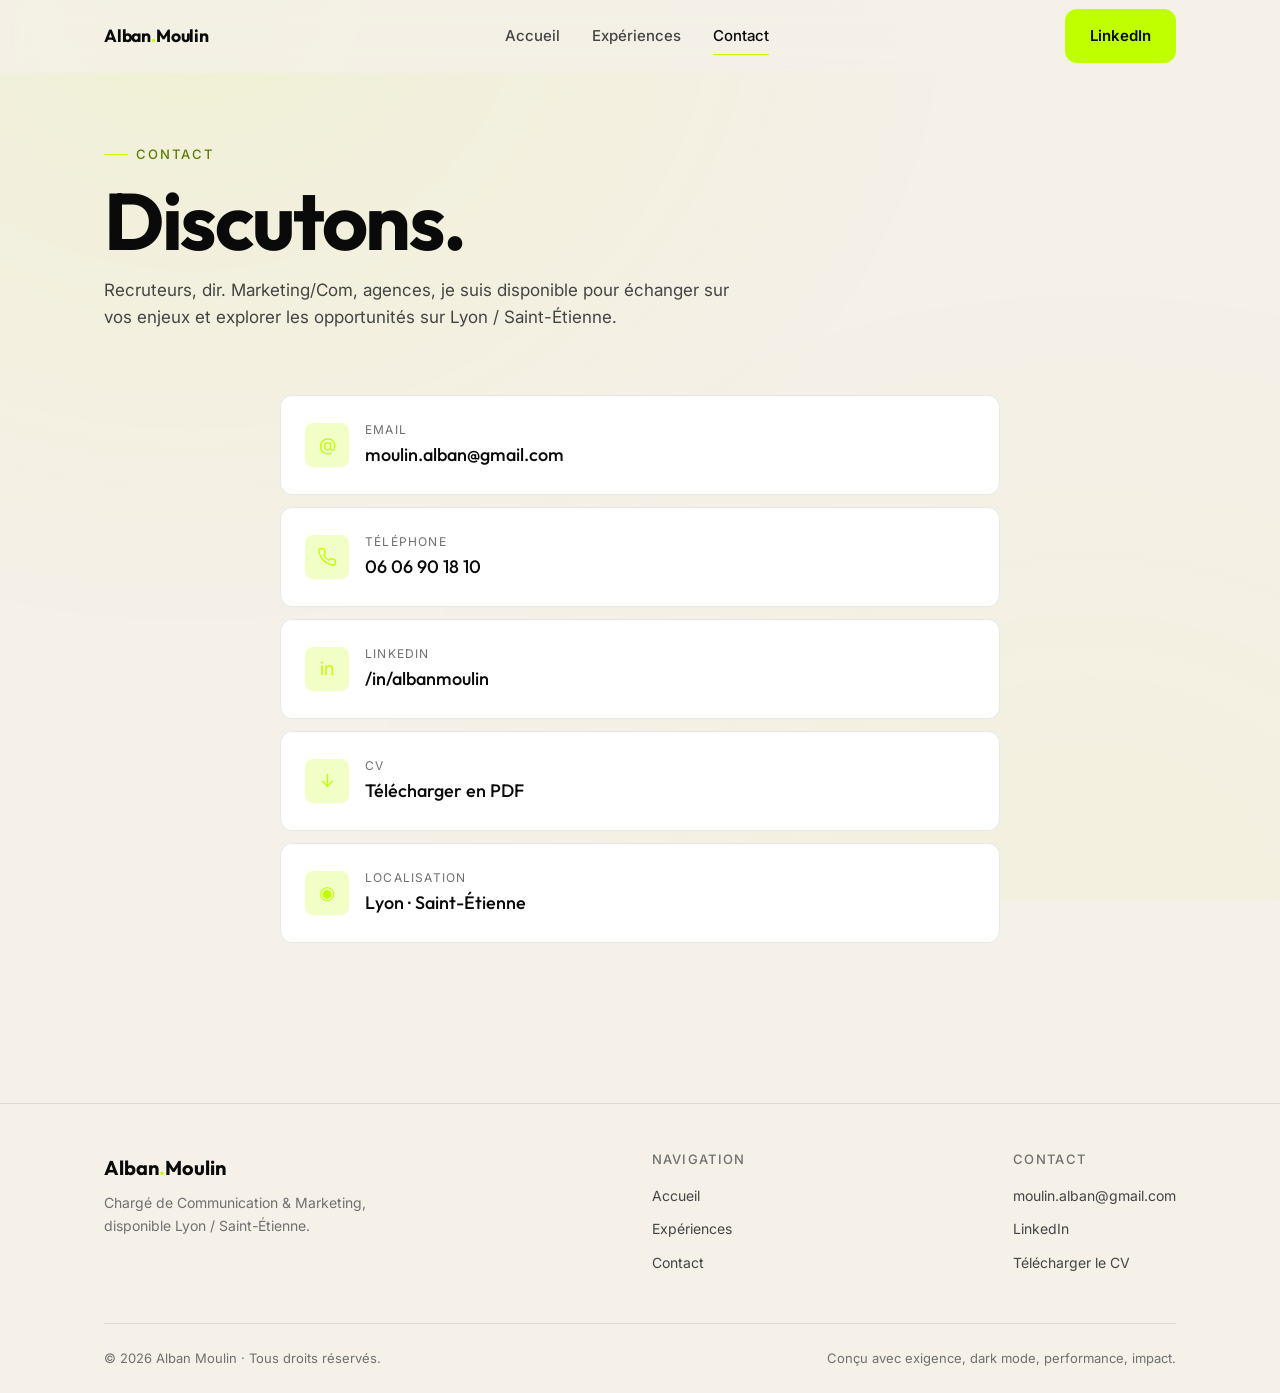
==== contact.html @ e0658177 "Theme: switch from dark mode + blue to cream (#F5F0E8) + lime (#BFFF00) - Root tokens: backgrounds b" ====
<!DOCTYPE html>
<html lang="fr">
<head>
  <meta charset="UTF-8" />
  <meta name="viewport" content="width=device-width, initial-scale=1.0" />
  <meta name="theme-color" content="#F5F0E8" />
  <title>Contact, Alban Moulin</title>
  <meta name="description" content="Contactez Alban Moulin, Chargé de Communication & Marketing. Disponible Lyon / Saint-Étienne." />

  <link rel="preconnect" href="https://fonts.googleapis.com" />
  <link rel="preconnect" href="https://fonts.gstatic.com" crossorigin />
  <link href="https://fonts.googleapis.com/css2?family=Inter:wght@400;500;600&family=Outfit:wght@400;500;600;700;800&display=swap" rel="stylesheet" />

  <link rel="stylesheet" href="css/style.css?v=20260531" />
</head>
<body>

  <header class="nav" role="banner">
    <div class="nav__inner">
      <a href="index.html" class="nav__brand">Alban<span>.</span>Moulin</a>
      <nav aria-label="Navigation principale">
        <ul class="nav__list">
          <li><a href="index.html" class="nav__link">Accueil</a></li>
          <li><a href="index.html#experiences" class="nav__link">Expériences</a></li>
          <li><a href="contact.html" class="nav__link is-active">Contact</a></li>
        </ul>
      </nav>
      <a href="https://www.linkedin.com/in/albanmoulin/" target="_blank" rel="noopener noreferrer" class="btn btn--primary nav__cta">LinkedIn</a>
      <button class="nav__burger" aria-label="Menu" aria-expanded="false">
        <span></span><span></span><span></span>
      </button>
    </div>
  </header>

  <div class="mobile-menu" aria-hidden="true">
    <ul>
      <li><a href="index.html">Accueil</a></li>
      <li><a href="index.html#experiences">Expériences</a></li>
      <li><a href="contact.html">Contact</a></li>
    </ul>
    <a href="https://www.linkedin.com/in/albanmoulin/" target="_blank" rel="noopener noreferrer" class="btn btn--primary">LinkedIn</a>
  </div>

  <main>

    <section class="contact-hero">
      <div class="container">
        <span class="section-label">Contact</span>
        <h1 class="exp-hero__title">Discutons.</h1>
        <p class="hero__intro" style="margin-top: 16px; max-width: 640px;">
          Recruteurs, dir. Marketing/Com, agences, je suis disponible pour échanger sur vos enjeux et explorer les opportunités sur Lyon / Saint-Étienne.
        </p>
      </div>
    </section>

    <section style="padding-top: 0;">
      <div class="container">
        <div class="contact-info fade-up" style="max-width: 720px; margin: 0 auto;">
          <a href="mailto:moulin.alban@gmail.com" class="contact-line">
            <span class="contact-line__icon" aria-hidden="true">@</span>
            <div>
              <div class="contact-line__label">Email</div>
              <div class="contact-line__value">moulin.alban@gmail.com</div>
            </div>
          </a>

          <a href="tel:+33606901810" class="contact-line">
            <span class="contact-line__icon" aria-hidden="true">
              <svg viewBox="0 0 24 24" width="20" height="20" fill="none" stroke="currentColor" stroke-width="1.7" stroke-linecap="round" stroke-linejoin="round">
                <path d="M22 16.92v3a2 2 0 0 1-2.18 2 19.79 19.79 0 0 1-8.63-3.07 19.5 19.5 0 0 1-6-6 19.79 19.79 0 0 1-3.07-8.67A2 2 0 0 1 4.11 2h3a2 2 0 0 1 2 1.72 12.84 12.84 0 0 0 .7 2.81 2 2 0 0 1-.45 2.11L8.09 9.91a16 16 0 0 0 6 6l1.27-1.27a2 2 0 0 1 2.11-.45 12.84 12.84 0 0 0 2.81.7A2 2 0 0 1 22 16.92z"/>
              </svg>
            </span>
            <div>
              <div class="contact-line__label">Téléphone</div>
              <div class="contact-line__value">06 06 90 18 10</div>
            </div>
          </a>

          <a href="https://www.linkedin.com/in/albanmoulin/" target="_blank" rel="noopener noreferrer" class="contact-line">
            <span class="contact-line__icon" aria-hidden="true">in</span>
            <div>
              <div class="contact-line__label">LinkedIn</div>
              <div class="contact-line__value">/in/albanmoulin</div>
            </div>
          </a>

          <a href="assets/img/cv.pdf?v=20260511" download class="contact-line">
            <span class="contact-line__icon" aria-hidden="true">↓</span>
            <div>
              <div class="contact-line__label">CV</div>
              <div class="contact-line__value">Télécharger en PDF</div>
            </div>
          </a>

          <div class="contact-line" style="cursor:default;">
            <span class="contact-line__icon" aria-hidden="true">◉</span>
            <div>
              <div class="contact-line__label">Localisation</div>
              <div class="contact-line__value">Lyon · Saint-Étienne</div>
            </div>
          </div>
        </div>
      </div>
    </section>

  </main>

  <footer class="footer">
    <div class="container">
      <div class="footer__inner">
        <div>
          <div class="footer__brand">Alban<span style="color:var(--color-primary)">.</span>Moulin</div>
          <p class="footer__tagline">Chargé de Communication &amp; Marketing, disponible Lyon / Saint-Étienne.</p>
        </div>
        <div class="footer__col">
          <h4>Navigation</h4>
          <ul>
            <li><a href="index.html">Accueil</a></li>
            <li><a href="index.html#experiences">Expériences</a></li>
            <li><a href="contact.html">Contact</a></li>
          </ul>
        </div>
        <div class="footer__col">
          <h4>Contact</h4>
          <ul>
            <li><a href="mailto:moulin.alban@gmail.com">moulin.alban@gmail.com</a></li>
            <li><a href="https://www.linkedin.com/in/albanmoulin/" target="_blank" rel="noopener noreferrer">LinkedIn</a></li>
            <li><a href="assets/img/cv.pdf?v=20260511" download>Télécharger le CV</a></li>
          </ul>
        </div>
      </div>
      <div class="footer__bottom">
        <span>© <span data-year>2026</span> Alban Moulin · Tous droits réservés.</span>
        <span>Conçu avec exigence, dark mode, performance, impact.</span>
      </div>
    </div>
  </footer>

  <script src="js/main.js"></script>
</body>
</html>
---- css/style.css ----
/* =========================================================
   Portfolio Alban Moulin — Design System
   Source de vérité : DESIGN_PORTFOLIO_ALBAN.md
   ========================================================= */

:root {
  /* Couleurs primaires (lime green accent) */
  --color-primary: #BFFF00;
  --color-primary-dark: #95C800;
  --color-primary-light: #D4FF66;

  /* Texte par défaut sur surface lime (pour lisibilité) */
  --color-on-primary: #0A0A0A;

  /* Fonds clairs (cream / beige) */
  --bg-app: #F5F0E8;
  --bg-surface: #FFFFFF;
  --bg-surface-alt: #FBF6EE;
  --bg-surface-hover: #ECE5DA;

  /* Bordures sur fond clair */
  --border-default: rgba(0, 0, 0, 0.09);
  --border-strong: rgba(0, 0, 0, 0.18);
  --border-accent: rgba(120, 160, 0, 0.55);

  /* Textes (sombre sur clair) */
  --text-primary: #0A0A0A;
  --text-secondary: #444444;
  --text-muted: #707070;
  --text-accent: #5E7C00;

  /* Accents */
  --accent-primary: #BFFF00;
  --accent-soft: rgba(191, 255, 0, 0.22);

  /* États */
  --success: #22C55E;
  --warning: #F59E0B;
  --info: #3B82F6;

  /* Spacing */
  --space-1: 4px;
  --space-2: 8px;
  --space-3: 12px;
  --space-4: 16px;
  --space-6: 24px;
  --space-8: 32px;
  --space-12: 48px;
  --space-16: 64px;
  --space-20: 80px;
  --space-24: 96px;

  /* Radius */
  --radius-sm: 8px;
  --radius-md: 12px;
  --radius-lg: 16px;
  --radius-xl: 24px;
  --radius-pill: 999px;

  /* Layout */
  --max-width: 1200px;
}

/* ---------- Reset ---------- */
*,
*::before,
*::after {
  box-sizing: border-box;
  margin: 0;
  padding: 0;
}

html {
  scroll-behavior: smooth;
  -webkit-font-smoothing: antialiased;
  -moz-osx-font-smoothing: grayscale;
}

body {
  font-family: 'Inter', system-ui, -apple-system, sans-serif;
  font-size: 16px;
  line-height: 1.6;
  color: var(--text-primary);
  background: var(--bg-app);
  overflow-x: hidden;
  min-height: 100vh;
}

/* Texture subtile (gradient radial très léger) sur fond app — sans glassmorphism */
body::before {
  content: "";
  position: fixed;
  inset: 0;
  pointer-events: none;
  background:
    radial-gradient(ellipse at 15% 0%, rgba(191, 255, 0, 0.08), transparent 50%),
    radial-gradient(ellipse at 85% 100%, rgba(191, 255, 0, 0.04), transparent 50%);
  z-index: -1;
}

img {
  max-width: 100%;
  display: block;
}

a {
  color: var(--text-primary);
  text-decoration: none;
  transition: color 0.2s ease;
}

a:hover {
  color: var(--color-primary);
}

button {
  font-family: inherit;
  cursor: pointer;
  border: none;
  background: none;
  color: inherit;
}

/* ---------- Typo ---------- */
h1, h2, h3, h4, h5, .display, .num {
  font-family: 'Outfit', 'Space Grotesk', system-ui, sans-serif;
  font-weight: 700;
  line-height: 1.1;
  letter-spacing: -0.02em;
  color: var(--text-primary);
}

h1 { font-size: clamp(2.5rem, 6vw, 4rem); }
h2 { font-size: clamp(2rem, 4.5vw, 3rem); }
h3 { font-size: clamp(1.4rem, 2.5vw, 1.75rem); }

.text-secondary { color: var(--text-secondary); }
.text-muted { color: var(--text-muted); }
.text-accent { color: var(--text-accent); }

/* ---------- Layout ---------- */
.container {
  width: 100%;
  max-width: var(--max-width);
  margin: 0 auto;
  padding: 0 24px;
}

@media (min-width: 768px) {
  .container { padding: 0 64px; }
}

section {
  padding: var(--space-16) 0;
}

@media (min-width: 768px) {
  section { padding: var(--space-24) 0; }
}

.section-label {
  display: inline-flex;
  align-items: center;
  gap: var(--space-2);
  font-size: 13px;
  font-weight: 500;
  color: var(--text-accent);
  text-transform: uppercase;
  letter-spacing: 0.15em;
  margin-bottom: var(--space-4);
}

.section-label::before {
  content: "";
  width: 24px;
  height: 1px;
  background: var(--color-primary);
}

/* ---------- Navigation ---------- */
.nav {
  position: sticky;
  top: 0;
  z-index: 100;
  width: 100%;
  background: rgba(245, 240, 232, 0.75);
  backdrop-filter: blur(12px);
  -webkit-backdrop-filter: blur(12px);
  border-bottom: 1px solid transparent;
  transition: border-color 0.3s ease, background 0.3s ease;
}

.nav.scrolled {
  border-bottom-color: var(--border-default);
  background: rgba(245, 240, 232, 0.95);
}

.nav__inner {
  display: flex;
  align-items: center;
  justify-content: space-between;
  height: 72px;
  max-width: var(--max-width);
  margin: 0 auto;
  padding: 0 24px;
}

@media (min-width: 768px) {
  .nav__inner { padding: 0 64px; }
}

.nav__brand {
  font-family: 'Outfit', sans-serif;
  font-weight: 700;
  font-size: 1.1rem;
  letter-spacing: -0.01em;
  color: var(--text-primary);
}

.nav__brand span {
  color: var(--color-primary);
}

.nav__list {
  display: none;
  list-style: none;
  gap: var(--space-8);
  align-items: center;
}

@media (min-width: 900px) {
  .nav__list { display: flex; }
}

.nav__link {
  font-size: 15px;
  font-weight: 500;
  color: var(--text-secondary);
  position: relative;
  padding: 6px 0;
  transition: color 0.2s ease;
}

.nav__link:hover,
.nav__link.is-active {
  color: var(--text-primary);
}

.nav__link.is-active::after {
  content: "";
  position: absolute;
  left: 0;
  bottom: -4px;
  width: 100%;
  height: 1px;
  background: var(--color-primary);
}

/* CTA bouton dans la nav */
.nav__cta {
  display: none;
}

@media (min-width: 900px) {
  .nav__cta {
    display: inline-flex;
  }
}

/* Burger */
.nav__burger {
  display: inline-flex;
  flex-direction: column;
  justify-content: center;
  align-items: center;
  width: 40px;
  height: 40px;
  gap: 5px;
  border-radius: var(--radius-sm);
  border: 1px solid var(--border-default);
}

.nav__burger span {
  display: block;
  width: 18px;
  height: 1.5px;
  background: var(--text-primary);
  transition: transform 0.25s ease, opacity 0.2s ease;
}

@media (min-width: 900px) {
  .nav__burger { display: none; }
}

.nav__burger.is-open span:nth-child(1) { transform: translateY(3.25px) rotate(45deg); }
.nav__burger.is-open span:nth-child(2) { opacity: 0; }
.nav__burger.is-open span:nth-child(3) { transform: translateY(-3.25px) rotate(-45deg); }

/* Mobile drawer */
.mobile-menu {
  position: fixed;
  inset: 72px 0 0 0;
  background: var(--bg-app);
  z-index: 90;
  padding: var(--space-12) 24px;
  transform: translateX(100%);
  transition: transform 0.3s ease;
  overflow-y: auto;
}

.mobile-menu.is-open {
  transform: translateX(0);
}

.mobile-menu ul {
  list-style: none;
  display: flex;
  flex-direction: column;
  gap: var(--space-2);
}

.mobile-menu a {
  display: block;
  font-family: 'Outfit', sans-serif;
  font-size: 1.75rem;
  font-weight: 600;
  padding: var(--space-3) 0;
  color: var(--text-primary);
  border-bottom: 1px solid var(--border-default);
}

.mobile-menu a:hover {
  color: var(--color-primary);
}

.mobile-menu .btn {
  margin-top: var(--space-8);
  width: 100%;
  justify-content: center;
}

/* ---------- Boutons ---------- */
.btn {
  display: inline-flex;
  align-items: center;
  justify-content: center;
  gap: var(--space-2);
  padding: 14px 24px;
  font-family: 'Inter', sans-serif;
  font-size: 15px;
  font-weight: 500;
  border-radius: var(--radius-md);
  transition: background 0.2s ease, color 0.2s ease, border-color 0.2s ease, transform 0.15s ease;
  white-space: nowrap;
  border: 1px solid transparent;
  letter-spacing: 0;
}

.btn:active { transform: translateY(1px); }

.btn--primary {
  background: var(--color-primary);
  color: var(--color-on-primary);
  font-weight: 600;
}

.btn--primary:hover {
  background: var(--color-primary-dark);
  color: var(--color-on-primary);
}

.btn--ghost {
  background: transparent;
  color: var(--text-primary);
  border-color: var(--border-strong);
}

.btn--ghost:hover {
  border-color: var(--color-primary);
  color: var(--color-primary);
  background: var(--accent-soft);
}

.btn--icon::after {
  content: "→";
  margin-left: 4px;
  transition: transform 0.2s ease;
}

.btn--icon:hover::after { transform: translateX(3px); }

.btn--lg {
  padding: 16px 28px;
  font-size: 16px;
}

/* ---------- Hero accueil ---------- */
.hero {
  position: relative;
  padding: var(--space-16) 0 var(--space-12);
  overflow: hidden;
}

@media (min-width: 768px) {
  .hero {
    padding: var(--space-20) 0 var(--space-16);
  }
}

.hero__inner {
  display: grid;
  grid-template-columns: 1fr;
  gap: var(--space-12);
  align-items: center;
}

@media (min-width: 900px) {
  .hero__inner {
    grid-template-columns: 1.4fr 1fr;
    gap: var(--space-20);
  }
}

.hero__eyebrow {
  display: inline-flex;
  align-items: center;
  gap: var(--space-2);
  padding: 6px 14px;
  font-size: 13px;
  font-weight: 500;
  color: var(--text-secondary);
  background: var(--bg-surface);
  border: 1px solid var(--border-default);
  border-radius: var(--radius-pill);
  margin-bottom: var(--space-6);
}

.hero__eyebrow::before {
  content: "";
  width: 6px;
  height: 6px;
  border-radius: 50%;
  background: var(--success);
  box-shadow: 0 0 0 4px rgba(34, 197, 94, 0.15);
}

.hero__title {
  font-size: clamp(3rem, 9vw, 6rem);
  font-weight: 700;
  line-height: 0.95;
  letter-spacing: -0.04em;
  margin-bottom: var(--space-6);
}

.hero__title-accent {
  display: inline-block;
  background: linear-gradient(180deg, var(--color-primary-light), var(--color-primary));
  -webkit-background-clip: text;
  background-clip: text;
  color: transparent;
}

.hero__role {
  font-family: 'Outfit', sans-serif;
  font-weight: 500;
  font-size: clamp(1.1rem, 2.2vw, 1.5rem);
  color: var(--text-secondary);
  margin-bottom: var(--space-8);
  line-height: 1.4;
}

.hero__role-divider {
  display: inline-block;
  margin: 0 10px;
  color: var(--color-primary);
}

.hero__intro {
  font-size: clamp(15px, 1.5vw, 17px);
  color: var(--text-secondary);
  max-width: 540px;
  margin-bottom: var(--space-8);
}

.hero__cta {
  display: flex;
  flex-wrap: wrap;
  gap: var(--space-3);
}

.hero__photo {
  position: relative;
  aspect-ratio: 4/5;
  max-width: 420px;
  margin: 0 auto;
  border-radius: var(--radius-xl);
  overflow: hidden;
  background: var(--bg-surface);
  border: 1px solid var(--border-default);
}

.hero__photo img {
  width: 100%;
  height: 100%;
  object-fit: cover;
  object-position: center 18%;
  transform: scale(1.12);
  transition: transform 0.5s ease;
}

.hero__photo:hover img {
  transform: scale(1.2);
}

.hero__photo::after {
  content: "";
  position: absolute;
  left: -2px;
  top: 24px;
  bottom: 24px;
  width: 3px;
  background: var(--color-primary);
  z-index: 2;
}

.hero__photo-tag {
  position: absolute;
  bottom: var(--space-4);
  left: var(--space-4);
  right: var(--space-4);
  display: flex;
  align-items: center;
  justify-content: space-between;
  z-index: 2;
  padding: 8px 14px;
  font-size: 13px;
  color: #fff;
  font-weight: 500;
  background: rgba(10, 10, 10, 0.6);
  backdrop-filter: blur(10px);
  -webkit-backdrop-filter: blur(10px);
  border-radius: var(--radius-pill);
  border: 1px solid rgba(255, 255, 255, 0.12);
}

.hero__photo-tag span {
  display: inline-flex;
  align-items: center;
  gap: 6px;
}

.hero__photo-tag span::before {
  content: "";
  width: 6px;
  height: 6px;
  border-radius: 50%;
  background: var(--color-primary);
}

/* ---------- Bandeau d'expérience actuelle ---------- */
.now-bar {
  display: flex;
  flex-direction: column;
  gap: var(--space-3);
  padding: var(--space-4) var(--space-6);
  background: var(--bg-surface);
  border: 1px solid var(--border-default);
  border-radius: var(--radius-md);
  margin-top: var(--space-8);
  font-size: 14px;
  color: var(--text-secondary);
}

.now-bar__row {
  display: flex;
  align-items: center;
  gap: var(--space-3);
  flex-wrap: wrap;
}

.now-bar__row--alt {
  padding-top: var(--space-3);
  border-top: 1px solid var(--border-default);
}

.now-bar strong {
  color: var(--text-primary);
  font-weight: 600;
}

.now-bar__dot {
  width: 8px;
  height: 8px;
  border-radius: 50%;
  background: var(--success);
  box-shadow: 0 0 0 3px rgba(34, 197, 94, 0.18);
  flex-shrink: 0;
}

.now-bar__pulse {
  position: relative;
  width: 8px;
  height: 8px;
  border-radius: 50%;
  background: var(--color-primary);
  flex-shrink: 0;
}

.now-bar__pulse::after {
  content: "";
  position: absolute;
  inset: -4px;
  border-radius: 50%;
  border: 2px solid var(--color-primary);
  opacity: 0;
  animation: pulse 2s ease-out infinite;
}

@keyframes pulse {
  0% { transform: scale(0.8); opacity: 0.7; }
  100% { transform: scale(1.8); opacity: 0; }
}

/* ---------- KPI ---------- */
.kpi-grid {
  display: grid;
  grid-template-columns: 1fr;
  gap: var(--space-4);
}

@media (min-width: 600px) {
  .kpi-grid { grid-template-columns: 1fr 1fr; }
}

@media (min-width: 1000px) {
  .kpi-grid { grid-template-columns: repeat(4, 1fr); }
}

.kpi {
  position: relative;
  padding: var(--space-8) var(--space-6);
  background: var(--bg-surface);
  border: 1px solid var(--border-default);
  border-radius: var(--radius-lg);
  overflow: hidden;
  transition: border-color 0.25s ease, transform 0.25s ease, background 0.25s ease;
}

.kpi::before {
  content: "";
  position: absolute;
  left: 0;
  top: 0;
  bottom: 0;
  width: 3px;
  background: var(--color-primary);
  transition: width 0.25s ease;
}

.kpi:hover {
  border-color: var(--border-accent);
  background: var(--bg-surface-hover);
  transform: translateY(-2px);
}

.kpi:hover::before { width: 5px; }

.kpi__value {
  font-family: 'Outfit', sans-serif;
  font-size: clamp(2.2rem, 4vw, 3rem);
  font-weight: 700;
  letter-spacing: -0.03em;
  line-height: 1;
  margin-bottom: var(--space-3);
  color: var(--text-primary);
}

.kpi__value-unit {
  color: var(--color-primary);
}

.kpi__label {
  font-size: 13px;
  color: var(--text-muted);
  line-height: 1.45;
}

/* ---------- Section header ---------- */
.section-header {
  display: flex;
  flex-direction: column;
  gap: var(--space-3);
  margin-bottom: var(--space-12);
  max-width: 720px;
}

.section-header__lead {
  color: var(--text-secondary);
  font-size: 17px;
  margin-top: var(--space-2);
}

.section-header--row {
  flex-direction: row;
  align-items: flex-end;
  justify-content: space-between;
  flex-wrap: wrap;
  gap: var(--space-6);
  max-width: none;
}

/* ---------- À propos ---------- */
.about {
  background: var(--bg-surface);
  border-top: 1px solid var(--border-default);
  border-bottom: 1px solid var(--border-default);
}

.about__grid {
  display: grid;
  grid-template-columns: 1fr;
  gap: var(--space-12);
  align-items: start;
}

@media (min-width: 900px) {
  .about__grid {
    grid-template-columns: 1fr 1fr;
    gap: var(--space-20);
  }
}

.about__text p {
  color: var(--text-secondary);
  font-size: 17px;
  margin-bottom: var(--space-4);
  line-height: 1.7;
}

.about__text p:last-child {
  margin-bottom: 0;
}

.about__text strong {
  color: var(--text-primary);
  font-weight: 600;
}

/* Compétences */
.skills {
  display: flex;
  flex-wrap: wrap;
  gap: var(--space-2);
}

.skill-tag {
  display: inline-flex;
  align-items: center;
  gap: 6px;
  padding: 10px 16px;
  background: var(--bg-surface-alt);
  border: 1px solid var(--border-default);
  border-radius: var(--radius-pill);
  font-size: 14px;
  color: var(--text-secondary);
  transition: border-color 0.2s ease, color 0.2s ease, background 0.2s ease;
}

.skill-tag::before {
  content: "";
  width: 5px;
  height: 5px;
  border-radius: 50%;
  background: var(--color-primary);
}

.skill-tag:hover {
  color: var(--text-primary);
  border-color: var(--border-accent);
  background: var(--bg-surface-hover);
}

/* ---------- Cartes Expériences ---------- */
.exp-grid {
  display: grid;
  grid-template-columns: 1fr;
  gap: var(--space-4);
}

@media (min-width: 700px) {
  .exp-grid { grid-template-columns: 1fr 1fr; }
}

.exp-card {
  display: flex;
  flex-direction: column;
  padding: var(--space-8);
  background: var(--bg-surface);
  border: 1px solid var(--border-default);
  border-radius: var(--radius-lg);
  text-decoration: none;
  color: inherit;
  transition: border-color 0.25s ease, background 0.25s ease, transform 0.25s ease;
  position: relative;
  overflow: hidden;
  min-height: 240px;
}

.exp-card::after {
  content: "→";
  position: absolute;
  top: var(--space-6);
  right: var(--space-6);
  width: 40px;
  height: 40px;
  display: inline-flex;
  align-items: center;
  justify-content: center;
  border-radius: 50%;
  border: 1px solid var(--border-default);
  font-size: 16px;
  color: var(--text-secondary);
  transition: background 0.2s ease, color 0.2s ease, border-color 0.2s ease, transform 0.2s ease;
}

.exp-card:hover {
  border-color: var(--border-accent);
  background: var(--bg-surface-hover);
  transform: translateY(-3px);
  color: inherit;
}

.exp-card:hover::after {
  background: var(--color-primary);
  border-color: var(--color-primary);
  color: var(--color-on-primary);
  transform: translate(3px, -3px);
}

.exp-card__period {
  font-size: 13px;
  color: var(--color-primary);
  font-weight: 500;
  letter-spacing: 0.05em;
  text-transform: uppercase;
  margin-bottom: var(--space-3);
}

.exp-card__title {
  font-family: 'Outfit', sans-serif;
  font-size: clamp(1.5rem, 2.5vw, 1.875rem);
  font-weight: 700;
  letter-spacing: -0.02em;
  margin-bottom: var(--space-2);
  padding-right: 56px;
}

.exp-card__role {
  font-size: 14px;
  color: var(--text-secondary);
  margin-bottom: var(--space-6);
}

.exp-card__highlights {
  margin-top: auto;
  display: flex;
  flex-wrap: wrap;
  gap: var(--space-2);
  padding-top: var(--space-4);
  border-top: 1px solid var(--border-default);
}

.exp-card__highlight {
  font-size: 13px;
  color: var(--text-muted);
}

.exp-card__highlight strong {
  color: var(--text-primary);
  font-weight: 600;
}

.exp-card__highlight + .exp-card__highlight::before {
  content: "·";
  color: var(--text-muted);
  margin-right: var(--space-2);
}

/* ---------- CTA section finale ---------- */
.cta-final {
  position: relative;
  background: var(--bg-surface);
  border: 1px solid var(--border-default);
  border-radius: var(--radius-xl);
  padding: var(--space-16) var(--space-8);
  text-align: center;
  overflow: hidden;
}

.cta-final::before {
  content: "";
  position: absolute;
  inset: 0;
  background: radial-gradient(circle at 50% 0%, rgba(191, 255, 0, 0.18), transparent 60%);
  pointer-events: none;
}

.cta-final h2 {
  position: relative;
  font-size: clamp(2rem, 5vw, 3.5rem);
  margin-bottom: var(--space-4);
}

.cta-final p {
  position: relative;
  color: var(--text-secondary);
  font-size: 17px;
  max-width: 540px;
  margin: 0 auto var(--space-8);
}

.cta-final__actions {
  position: relative;
  display: flex;
  flex-wrap: wrap;
  gap: var(--space-3);
  justify-content: center;
}

/* ---------- Réseaux sociaux ---------- */
.social-grid {
  display: grid;
  grid-template-columns: 1fr;
  gap: var(--space-3);
}

@media (min-width: 600px) {
  .social-grid { grid-template-columns: 1fr 1fr; }
}

@media (min-width: 1000px) {
  .social-grid { grid-template-columns: repeat(4, 1fr); }
}

.social-link {
  display: flex;
  align-items: center;
  gap: var(--space-4);
  padding: var(--space-6);
  background: var(--bg-surface);
  border: 1px solid var(--border-default);
  border-radius: var(--radius-md);
  text-decoration: none;
  color: inherit;
  transition: border-color 0.25s ease, background 0.25s ease, transform 0.25s ease;
}

.social-link:hover {
  border-color: var(--border-accent);
  background: var(--bg-surface-hover);
  transform: translateY(-2px);
  color: inherit;
}

.social-link__icon {
  width: 44px;
  height: 44px;
  flex-shrink: 0;
  display: inline-flex;
  align-items: center;
  justify-content: center;
  border-radius: var(--radius-sm);
  background: var(--accent-soft);
  color: var(--color-primary);
  transition: background 0.25s ease, color 0.25s ease;
}

.social-link:hover .social-link__icon {
  background: var(--color-primary);
  color: var(--color-on-primary);
}

.social-link__text {
  display: flex;
  flex-direction: column;
  gap: 2px;
  min-width: 0;
}

.social-link__platform {
  font-family: 'Outfit', sans-serif;
  font-weight: 600;
  font-size: 16px;
  color: var(--text-primary);
}

.social-link__handle {
  font-size: 13px;
  color: var(--text-muted);
  white-space: nowrap;
  overflow: hidden;
  text-overflow: ellipsis;
}

/* ---------- KPI wide (modifier) ---------- */
.kpi--wide {
  grid-column: 1 / -1;
}

.kpi--wide .kpi__value {
  font-size: clamp(2.8rem, 5vw, 4rem);
}

/* ---------- Marquee secteurs ---------- */
.marquee-section {
  padding: var(--space-8) 0;
  border-top: 1px solid var(--border-default);
  border-bottom: 1px solid var(--border-default);
  background: var(--bg-surface);
  overflow: hidden;
  position: relative;
}

@media (min-width: 768px) {
  .marquee-section { padding: var(--space-8) 0; }
}

.marquee-section::before,
.marquee-section::after {
  content: "";
  position: absolute;
  top: 0;
  bottom: 0;
  width: 80px;
  pointer-events: none;
  z-index: 2;
}

.marquee-section::before {
  left: 0;
  background: linear-gradient(90deg, var(--bg-surface), transparent);
}

.marquee-section::after {
  right: 0;
  background: linear-gradient(270deg, var(--bg-surface), transparent);
}

.marquee {
  overflow: hidden;
}

.marquee__track {
  display: inline-flex;
  align-items: center;
  gap: var(--space-6);
  white-space: nowrap;
  animation: marquee 60s linear infinite;
  will-change: transform;
}

.marquee:hover .marquee__track {
  animation-play-state: paused;
}

@keyframes marquee {
  from { transform: translateX(0); }
  to { transform: translateX(-50%); }
}

.marquee__item {
  font-family: 'Outfit', sans-serif;
  font-weight: 600;
  font-size: clamp(1.25rem, 2.5vw, 1.875rem);
  letter-spacing: -0.01em;
  color: var(--text-primary);
  flex-shrink: 0;
}

.marquee__sep {
  color: var(--color-primary);
  font-size: 8px;
  flex-shrink: 0;
}

@media (prefers-reduced-motion: reduce) {
  .marquee__track { animation: none; }
}

/* ---------- Carrousel réalisations (reel-scroller) ---------- */
.reel-scroller {
  display: flex;
  gap: var(--space-4);
  overflow-x: auto;
  scroll-snap-type: x mandatory;
  -webkit-overflow-scrolling: touch;
  padding: var(--space-6) 24px var(--space-8);
  scrollbar-width: thin;
  scrollbar-color: var(--border-strong) transparent;
}

@media (min-width: 768px) {
  .reel-scroller {
    padding-left: 64px;
    padding-right: 64px;
  }
}

.reel-scroller::-webkit-scrollbar { height: 6px; }
.reel-scroller::-webkit-scrollbar-track { background: transparent; }
.reel-scroller::-webkit-scrollbar-thumb {
  background: var(--border-strong);
  border-radius: 3px;
}

.reel-card {
  position: relative;
  flex: 0 0 220px;
  aspect-ratio: 9 / 16;
  border-radius: var(--radius-md);
  overflow: hidden;
  background: #000;
  border: 1px solid var(--border-default);
  scroll-snap-align: start;
  text-decoration: none;
  color: inherit;
  transition: border-color 0.25s ease, transform 0.25s ease;
}

.reel-card:hover {
  border-color: var(--border-accent);
  transform: translateY(-3px);
  color: inherit;
}

.reel-card img,
.reel-card video {
  position: absolute;
  inset: 0;
  width: 100%;
  height: 100%;
  object-fit: cover;
  display: block;
  transition: transform 0.4s ease;
}

.reel-card:hover img,
.reel-card:hover video {
  transform: scale(1.05);
}

.reel-card__label {
  position: absolute;
  bottom: 10px;
  left: 10px;
  right: 10px;
  padding: 6px 12px;
  font-size: 12px;
  font-weight: 500;
  color: #fff;
  background: rgba(10, 10, 10, 0.78);
  backdrop-filter: blur(8px);
  -webkit-backdrop-filter: blur(8px);
  border: 1px solid rgba(255, 255, 255, 0.12);
  border-radius: var(--radius-sm);
  z-index: 2;
}

.reel-card__stat {
  position: absolute;
  top: 10px;
  left: 10px;
  padding: 5px 10px;
  font-family: 'Outfit', sans-serif;
  font-size: 12px;
  font-weight: 700;
  color: var(--color-on-primary);
  background: var(--color-primary);
  border-radius: var(--radius-pill);
  box-shadow: 0 4px 12px rgba(191, 255, 0, 0.4);
  z-index: 3;
}

/* ---------- Freelance cards (sous Expériences) ---------- */
.freelance-card {
  display: flex;
  flex-direction: column;
  padding: var(--space-8);
  background: var(--bg-surface);
  border: 1px solid var(--border-default);
  border-radius: var(--radius-lg);
  text-decoration: none;
  color: inherit;
  transition: border-color 0.25s ease, background 0.25s ease, transform 0.25s ease;
  min-height: 220px;
  position: relative;
  overflow: hidden;
}

.freelance-card::after {
  content: "→";
  position: absolute;
  top: var(--space-6);
  right: var(--space-6);
  width: 40px;
  height: 40px;
  display: inline-flex;
  align-items: center;
  justify-content: center;
  border-radius: 50%;
  border: 1px solid var(--border-default);
  font-size: 16px;
  color: var(--text-secondary);
  transition: background 0.2s ease, color 0.2s ease, border-color 0.2s ease, transform 0.2s ease;
}

.freelance-card:hover {
  border-color: var(--border-accent);
  background: var(--bg-surface-hover);
  transform: translateY(-2px);
  color: inherit;
}

.freelance-card:hover::after {
  background: var(--color-primary);
  border-color: var(--color-primary);
  color: var(--color-on-primary);
  transform: translate(3px, -3px);
}

.freelance-card__type {
  display: inline-block;
  align-self: flex-start;
  padding: 4px 10px;
  font-size: 11px;
  font-weight: 500;
  text-transform: uppercase;
  letter-spacing: 0.08em;
  color: var(--color-primary);
  background: var(--accent-soft);
  border-radius: var(--radius-sm);
  margin-bottom: var(--space-4);
}

.freelance-card__title {
  font-family: 'Outfit', sans-serif;
  font-size: clamp(1.5rem, 2.5vw, 1.875rem);
  font-weight: 700;
  letter-spacing: -0.02em;
  margin-bottom: var(--space-2);
  padding-right: 56px;
}

.freelance-card__location {
  font-size: 14px;
  color: var(--text-muted);
  margin-bottom: var(--space-4);
}

.freelance-card__desc {
  font-size: 15px;
  color: var(--text-secondary);
  line-height: 1.55;
}

/* ---------- Mockup cartes de visite ---------- */
.bizcard-stack {
  display: grid;
  grid-template-columns: 1fr;
  gap: var(--space-12);
  justify-items: center;
  max-width: 900px;
  margin: 0 auto;
  padding: var(--space-12) 0;
}

@media (min-width: 700px) {
  .bizcard-stack {
    grid-template-columns: 1fr 1fr;
    gap: var(--space-8);
  }
}

.bizcard {
  width: 100%;
  max-width: 420px;
  aspect-ratio: 1.6 / 1;
  border-radius: 14px;
  overflow: hidden;
  box-shadow:
    0 30px 60px rgba(0, 0, 0, 0.55),
    0 12px 24px rgba(0, 0, 0, 0.4),
    0 2px 4px rgba(0, 0, 0, 0.04) inset;
  transition: transform 0.4s ease, box-shadow 0.4s ease;
}

@media (min-width: 700px) {
  .bizcard:nth-child(1) { transform: rotate(-3deg); }
  .bizcard:nth-child(2) { transform: rotate(2.5deg); }
}

.bizcard:hover {
  transform: rotate(0) scale(1.03);
  box-shadow:
    0 40px 70px rgba(0, 0, 0, 0.65),
    0 16px 30px rgba(191, 255, 0, 0.18);
}

.bizcard img {
  width: 100%;
  height: 100%;
  object-fit: cover;
  display: block;
}

.bizcard__caption {
  display: block;
  text-align: center;
  font-size: 13px;
  color: var(--text-muted);
  margin-top: var(--space-3);
}

.bizcard-wrap {
  display: flex;
  flex-direction: column;
  align-items: center;
}

/* ---------- Mockup ordinateur ---------- */
.laptop {
  max-width: 880px;
  margin: 0 auto;
  padding: var(--space-12) 0;
}

.laptop__screen {
  background: #050505;
  border: 14px solid #1a1a1a;
  border-bottom-width: 22px;
  border-radius: 18px 18px 6px 6px;
  position: relative;
  overflow: hidden;
  box-shadow:
    0 30px 60px rgba(0, 0, 0, 0.55),
    0 0 0 1px rgba(0, 0, 0, 0.04) inset;
}

.laptop__screen::before {
  content: "";
  position: absolute;
  top: 6px;
  left: 50%;
  transform: translateX(-50%);
  width: 70px;
  height: 5px;
  background: #2a2a2a;
  border-radius: 3px;
  z-index: 2;
}

.laptop__screen img {
  width: 100%;
  height: auto;
  display: block;
}

.laptop__base {
  height: 18px;
  background: linear-gradient(180deg, #2a2a2a 0%, #1a1a1a 50%, #0e0e0e 100%);
  border-radius: 0 0 28px 28px;
  margin: 0 -28px;
  position: relative;
  box-shadow: 0 20px 30px rgba(0, 0, 0, 0.45);
}

.laptop__base::before {
  content: "";
  position: absolute;
  left: 50%;
  top: 0;
  transform: translateX(-50%);
  width: 120px;
  height: 7px;
  background: #050505;
  border-radius: 0 0 10px 10px;
}

@media (max-width: 700px) {
  .laptop__base { margin: 0 -16px; }
}

.freelance-card__previews {
  display: flex;
  flex-wrap: wrap;
  gap: var(--space-3);
  margin-top: var(--space-6);
  padding-top: var(--space-4);
  border-top: 1px solid var(--border-default);
}

.freelance-card__preview {
  position: relative;
  display: block;
  width: 110px;
  aspect-ratio: 3 / 2;
  border-radius: var(--radius-sm);
  overflow: hidden;
  border: 1px solid var(--border-default);
  background: var(--bg-surface-alt);
  transition: border-color 0.2s ease, transform 0.2s ease;
}

.freelance-card__preview::after {
  content: "↗";
  position: absolute;
  top: 6px;
  right: 6px;
  width: 22px;
  height: 22px;
  display: inline-flex;
  align-items: center;
  justify-content: center;
  background: rgba(10, 10, 10, 0.75);
  backdrop-filter: blur(4px);
  -webkit-backdrop-filter: blur(4px);
  border-radius: 50%;
  color: #fff;
  font-size: 11px;
  opacity: 0;
  transition: opacity 0.2s ease;
  pointer-events: none;
}

.freelance-card__preview:hover {
  border-color: var(--color-primary);
  transform: translateY(-2px);
}

.freelance-card__preview:hover::after {
  opacity: 1;
}

.freelance-card__preview img {
  width: 100%;
  height: 100%;
  object-fit: cover;
  transition: transform 0.4s ease;
}

.freelance-card__preview:hover img {
  transform: scale(1.05);
}

/* ---------- CV Preview ---------- */
.cv-preview {
  display: flex;
  flex-direction: column;
  align-items: center;
  gap: var(--space-6);
  margin: 0 auto;
  max-width: 920px;
}

.cv-preview__frame {
  position: relative;
  display: block;
  width: 100%;
  border-radius: var(--radius-lg);
  overflow: hidden;
  border: 1px solid var(--border-default);
  background: var(--bg-surface);
  transition: border-color 0.3s ease, transform 0.3s ease;
}

.cv-preview__frame::before {
  content: "";
  position: absolute;
  inset: 0;
  background: linear-gradient(180deg, rgba(191, 255, 0, 0.06), transparent 30%);
  pointer-events: none;
  z-index: 1;
}

.cv-preview__frame::after {
  content: "↗ Ouvrir le PDF";
  position: absolute;
  top: var(--space-4);
  right: var(--space-4);
  padding: 8px 14px;
  font-family: 'Inter', sans-serif;
  font-size: 13px;
  font-weight: 500;
  color: var(--text-primary);
  background: rgba(10, 10, 10, 0.78);
  backdrop-filter: blur(8px);
  -webkit-backdrop-filter: blur(8px);
  border: 1px solid var(--border-default);
  border-radius: var(--radius-pill);
  opacity: 0;
  transform: translateY(-4px);
  transition: opacity 0.25s ease, transform 0.25s ease;
  z-index: 2;
  pointer-events: none;
}

.cv-preview__frame:hover {
  border-color: var(--border-accent);
  transform: translateY(-2px);
}

.cv-preview__frame:hover::after {
  opacity: 1;
  transform: translateY(0);
}

.cv-preview__frame img {
  display: block;
  width: 100%;
  height: auto;
}

.cv-preview__caption {
  display: flex;
  flex-wrap: wrap;
  align-items: center;
  justify-content: space-between;
  gap: var(--space-4);
  width: 100%;
  padding: var(--space-4) var(--space-6);
  background: var(--bg-surface);
  border: 1px solid var(--border-default);
  border-radius: var(--radius-md);
  font-size: 14px;
  color: var(--text-muted);
}

@media (max-width: 600px) {
  .cv-preview__caption {
    flex-direction: column;
    align-items: stretch;
    text-align: center;
  }
  .cv-preview__caption .btn {
    width: 100%;
    justify-content: center;
  }
}

/* ---------- Footer ---------- */
.footer {
  border-top: 1px solid var(--border-default);
  padding: var(--space-12) 0 var(--space-6);
  margin-top: var(--space-16);
}

.footer__inner {
  display: flex;
  flex-wrap: wrap;
  gap: var(--space-8);
  justify-content: space-between;
  align-items: flex-start;
}

.footer__brand {
  font-family: 'Outfit', sans-serif;
  font-size: 1.25rem;
  font-weight: 700;
}

.footer__tagline {
  color: var(--text-muted);
  font-size: 14px;
  margin-top: var(--space-2);
  max-width: 280px;
}

.footer__col h4 {
  font-family: 'Inter', sans-serif;
  font-size: 13px;
  font-weight: 500;
  text-transform: uppercase;
  letter-spacing: 0.1em;
  color: var(--text-muted);
  margin-bottom: var(--space-4);
}

.footer__col ul {
  list-style: none;
  display: flex;
  flex-direction: column;
  gap: var(--space-2);
}

.footer__col a {
  color: var(--text-secondary);
  font-size: 14px;
}

.footer__col a:hover { color: var(--color-primary); }

.footer__bottom {
  display: flex;
  flex-wrap: wrap;
  gap: var(--space-3);
  justify-content: space-between;
  margin-top: var(--space-12);
  padding-top: var(--space-6);
  border-top: 1px solid var(--border-default);
  font-size: 13px;
  color: var(--text-muted);
}

/* =========================================================
   PAGES EXPÉRIENCE
   ========================================================= */

.exp-hero {
  padding: var(--space-12) 0 var(--space-8);
}

@media (min-width: 768px) {
  .exp-hero { padding: var(--space-16) 0 var(--space-12); }
}

.breadcrumb {
  display: inline-flex;
  align-items: center;
  gap: var(--space-2);
  font-size: 14px;
  color: var(--text-muted);
  margin-bottom: var(--space-6);
}

.breadcrumb a {
  color: var(--text-secondary);
}

.breadcrumb a:hover { color: var(--color-primary); }

.breadcrumb__sep {
  color: var(--text-muted);
}

.exp-hero__period {
  display: inline-flex;
  align-items: center;
  gap: var(--space-2);
  padding: 6px 14px;
  font-size: 13px;
  font-weight: 500;
  color: var(--text-secondary);
  background: var(--bg-surface);
  border: 1px solid var(--border-default);
  border-radius: var(--radius-pill);
  margin-bottom: var(--space-6);
}

.exp-hero__period .dot {
  width: 6px;
  height: 6px;
  border-radius: 50%;
  background: var(--color-primary);
}

.exp-hero__period.is-current .dot {
  background: var(--success);
  box-shadow: 0 0 0 3px rgba(34, 197, 94, 0.18);
}

.exp-hero__title {
  font-size: clamp(2.5rem, 7vw, 5rem);
  font-weight: 700;
  letter-spacing: -0.03em;
  line-height: 1;
  margin-bottom: var(--space-4);
}

.exp-hero__meta {
  display: flex;
  flex-wrap: wrap;
  gap: var(--space-6);
  font-size: 15px;
  color: var(--text-secondary);
  padding-top: var(--space-6);
  border-top: 1px solid var(--border-default);
  margin-top: var(--space-6);
}

.exp-hero__meta dt {
  font-size: 12px;
  text-transform: uppercase;
  letter-spacing: 0.1em;
  color: var(--text-muted);
  margin-bottom: 4px;
}

.exp-hero__meta dd {
  color: var(--text-primary);
  font-weight: 500;
}

.exp-hero__meta-block { min-width: 140px; }

/* Missions */
.exp-mission {
  display: grid;
  grid-template-columns: 1fr;
  gap: var(--space-8);
}

@media (min-width: 900px) {
  .exp-mission {
    grid-template-columns: 1fr 1.4fr;
    gap: var(--space-16);
  }
}

.exp-mission__title {
  font-size: clamp(1.5rem, 3vw, 2rem);
}

.exp-mission__list {
  list-style: none;
  display: flex;
  flex-direction: column;
  gap: var(--space-4);
}

.exp-mission__list li {
  position: relative;
  padding: var(--space-4) var(--space-6);
  background: var(--bg-surface);
  border: 1px solid var(--border-default);
  border-radius: var(--radius-md);
  font-size: 16px;
  color: var(--text-secondary);
  padding-left: var(--space-12);
  line-height: 1.55;
}

.exp-mission__list li::before {
  counter-increment: missions;
  content: counter(missions, decimal-leading-zero);
  position: absolute;
  left: var(--space-6);
  top: var(--space-4);
  font-family: 'Outfit', sans-serif;
  font-weight: 700;
  color: var(--color-primary);
  font-size: 14px;
}

.exp-mission__list { counter-reset: missions; }

/* Galerie */
.gallery {
  display: grid;
  grid-template-columns: 1fr;
  gap: var(--space-4);
}

@media (min-width: 600px) {
  .gallery { grid-template-columns: 1fr 1fr; }
}

@media (min-width: 1000px) {
  .gallery { grid-template-columns: repeat(3, 1fr); }
}

.gallery__item {
  position: relative;
  aspect-ratio: 4/5;
  background: var(--bg-surface);
  border: 1px solid var(--border-default);
  border-radius: var(--radius-md);
  overflow: hidden;
  transition: transform 0.25s ease, border-color 0.25s ease;
}

.gallery__item img,
.gallery__item video {
  position: absolute;
  inset: 0;
  width: 100%;
  height: 100%;
  object-fit: cover;
  object-position: center;
  display: block;
  transition: transform 0.4s ease, opacity 0.4s ease;
}

/* Galerie contenant des vidéos : format Reel Instagram compact pour TOUS
   les items (vidéos + images) — cases 9:16 côte à côte, taille proche
   d'une vignette Reel (~217x386px sur desktop).
   Double sélecteur : .gallery--video (classe explicite) + :has(video)
   pour les navigateurs récents. */
.gallery--video,
.gallery:has(video) {
  max-width: 680px;
  margin-left: auto;
  margin-right: auto;
}

.gallery--video .gallery__item,
.gallery:has(video) .gallery__item {
  aspect-ratio: 9 / 16;
  background: #000;
}

/* Bouton son sur les vidéos de galerie */
.gallery__item video { cursor: pointer; }

.video-sound {
  position: absolute;
  top: 10px;
  right: 10px;
  z-index: 5;
  display: inline-flex;
  align-items: center;
  gap: 6px;
  padding: 6px 12px;
  background: rgba(10, 10, 10, 0.7);
  backdrop-filter: blur(8px);
  -webkit-backdrop-filter: blur(8px);
  border: 1px solid rgba(0, 0, 0, 0.22);
  border-radius: var(--radius-pill);
  color: #fff;
  font-family: 'Inter', sans-serif;
  font-size: 12px;
  font-weight: 500;
  cursor: pointer;
  transition: background 0.2s ease, border-color 0.2s ease, transform 0.15s ease;
}

.video-sound:hover {
  background: rgba(191, 255, 0, 0.92);
  border-color: var(--color-primary);
  color: var(--color-on-primary);
  transform: scale(1.04);
}

.video-sound.is-on {
  background: var(--color-primary);
  border-color: var(--color-primary);
  color: var(--color-on-primary);
}

.video-sound svg { flex-shrink: 0; }

/* Badge stat sur une case galerie (toujours visible) */
.gallery__item-stat {
  position: absolute;
  top: 12px;
  left: 12px;
  z-index: 4;
  padding: 7px 13px;
  background: var(--color-primary);
  color: var(--color-on-primary);
  font-family: 'Outfit', sans-serif;
  font-weight: 700;
  font-size: 14px;
  letter-spacing: -0.01em;
  line-height: 1;
  border-radius: var(--radius-pill);
  box-shadow: 0 4px 16px rgba(191, 255, 0, 0.45);
  pointer-events: none;
}

.gallery__item:hover {
  border-color: var(--border-accent);
  transform: translateY(-2px);
}

.gallery__item:hover img,
.gallery__item:hover video {
  transform: scale(1.04);
}

.gallery__item-label {
  position: absolute;
  bottom: var(--space-3);
  left: var(--space-3);
  right: var(--space-3);
  background: rgba(10, 10, 10, 0.78);
  backdrop-filter: blur(6px);
  -webkit-backdrop-filter: blur(6px);
  padding: 8px 12px;
  border-radius: var(--radius-sm);
  font-size: 12px;
  font-weight: 500;
  color: var(--text-primary);
  border: 1px solid var(--border-default);
  opacity: 0;
  transform: translateY(8px);
  transition: opacity 0.2s ease, transform 0.2s ease;
  pointer-events: none;
}

.gallery__item:hover .gallery__item-label {
  opacity: 1;
  transform: translateY(0);
}

/* Liste comptes (MAD) */
.account-grid {
  display: grid;
  grid-template-columns: 1fr;
  gap: var(--space-3);
}

@media (min-width: 600px) {
  .account-grid { grid-template-columns: 1fr 1fr; }
}

@media (min-width: 900px) {
  .account-grid { grid-template-columns: repeat(4, 1fr); }
}

.account-card {
  padding: var(--space-6);
  background: var(--bg-surface);
  border: 1px solid var(--border-default);
  border-radius: var(--radius-md);
  transition: border-color 0.25s ease, background 0.25s ease, transform 0.25s ease;
}

.account-card:hover {
  border-color: var(--border-accent);
  background: var(--bg-surface-hover);
  transform: translateY(-2px);
}

.account-card__type {
  display: inline-block;
  padding: 3px 8px;
  font-size: 11px;
  font-weight: 500;
  text-transform: uppercase;
  letter-spacing: 0.05em;
  color: var(--color-primary);
  background: var(--accent-soft);
  border-radius: var(--radius-sm);
  margin-bottom: var(--space-3);
}

.account-card__name {
  font-family: 'Outfit', sans-serif;
  font-weight: 600;
  font-size: 17px;
  color: var(--text-primary);
}

/* Nav inter-expériences */
.exp-nav {
  display: grid;
  grid-template-columns: 1fr;
  gap: var(--space-3);
  padding-top: var(--space-12);
  margin-top: var(--space-12);
  border-top: 1px solid var(--border-default);
}

@media (min-width: 700px) {
  .exp-nav { grid-template-columns: 1fr 1fr; }
}

.exp-nav__item {
  padding: var(--space-6);
  background: var(--bg-surface);
  border: 1px solid var(--border-default);
  border-radius: var(--radius-md);
  display: flex;
  flex-direction: column;
  gap: 4px;
  transition: border-color 0.25s ease, background 0.25s ease;
}

.exp-nav__item:hover {
  border-color: var(--border-accent);
  background: var(--bg-surface-hover);
  color: inherit;
}

.exp-nav__item--next {
  text-align: right;
}

.exp-nav__direction {
  font-size: 12px;
  color: var(--text-muted);
  text-transform: uppercase;
  letter-spacing: 0.1em;
}

.exp-nav__name {
  font-family: 'Outfit', sans-serif;
  font-weight: 600;
  font-size: 18px;
  color: var(--text-primary);
}

/* =========================================================
   CONTACT
   ========================================================= */

.contact-hero {
  padding: var(--space-16) 0 var(--space-8);
}

.contact-grid {
  display: grid;
  grid-template-columns: 1fr;
  gap: var(--space-12);
  align-items: start;
}

@media (min-width: 900px) {
  .contact-grid {
    grid-template-columns: 1.2fr 1fr;
    gap: var(--space-16);
  }
}

.contact-info {
  display: flex;
  flex-direction: column;
  gap: var(--space-3);
}

.contact-line {
  display: flex;
  align-items: center;
  gap: var(--space-4);
  padding: var(--space-6);
  background: var(--bg-surface);
  border: 1px solid var(--border-default);
  border-radius: var(--radius-md);
  text-decoration: none;
  color: inherit;
  transition: border-color 0.25s ease, background 0.25s ease, transform 0.25s ease;
}

.contact-line:hover {
  border-color: var(--border-accent);
  background: var(--bg-surface-hover);
  transform: translateY(-2px);
  color: inherit;
}

.contact-line__icon {
  width: 44px;
  height: 44px;
  flex-shrink: 0;
  border-radius: var(--radius-sm);
  background: var(--accent-soft);
  display: inline-flex;
  align-items: center;
  justify-content: center;
  color: var(--color-primary);
  font-size: 18px;
}

.contact-line__label {
  font-size: 12px;
  text-transform: uppercase;
  letter-spacing: 0.1em;
  color: var(--text-muted);
  margin-bottom: 2px;
}

.contact-line__value {
  font-family: 'Outfit', sans-serif;
  font-size: 18px;
  font-weight: 500;
  color: var(--text-primary);
}

/* Form */
.form {
  background: var(--bg-surface);
  border: 1px solid var(--border-default);
  border-radius: var(--radius-lg);
  padding: var(--space-8);
}

.form__row {
  display: flex;
  flex-direction: column;
  gap: 6px;
  margin-bottom: var(--space-4);
}

.form__row label {
  font-size: 13px;
  font-weight: 500;
  color: var(--text-secondary);
  letter-spacing: 0.02em;
}

.form__row label .req {
  color: var(--color-primary);
  margin-left: 2px;
}

.form__row input,
.form__row textarea {
  font-family: 'Inter', sans-serif;
  font-size: 15px;
  color: var(--text-primary);
  background: var(--bg-surface-alt);
  border: 1px solid var(--border-default);
  border-radius: var(--radius-md);
  padding: 12px 16px;
  width: 100%;
  transition: border-color 0.2s ease, background 0.2s ease;
  resize: vertical;
}

.form__row input::placeholder,
.form__row textarea::placeholder {
  color: var(--text-muted);
}

.form__row input:focus,
.form__row textarea:focus {
  outline: none;
  border-color: var(--color-primary);
  background: var(--bg-surface-hover);
}

.form__row textarea {
  min-height: 140px;
}

.form .btn--primary {
  width: 100%;
  padding: 16px;
  font-weight: 600;
}

.form__feedback {
  margin-top: var(--space-4);
  padding: var(--space-3) var(--space-4);
  border-radius: var(--radius-sm);
  font-size: 14px;
  display: none;
}

.form__feedback.is-success {
  display: block;
  background: rgba(34, 197, 94, 0.1);
  border: 1px solid rgba(34, 197, 94, 0.3);
  color: var(--success);
}

.form__feedback.is-error {
  display: block;
  background: rgba(239, 68, 68, 0.1);
  border: 1px solid rgba(239, 68, 68, 0.3);
  color: #ef4444;
}

/* =========================================================
   ANIMATIONS
   ========================================================= */
.fade-up {
  opacity: 0;
  transform: translateY(20px);
  transition: opacity 0.7s ease, transform 0.7s ease;
}

.fade-up.is-visible {
  opacity: 1;
  transform: translateY(0);
}

.fade-up:nth-child(2) { transition-delay: 0.05s; }
.fade-up:nth-child(3) { transition-delay: 0.1s; }
.fade-up:nth-child(4) { transition-delay: 0.15s; }

@media (prefers-reduced-motion: reduce) {
  *, *::before, *::after {
    animation-duration: 0.01ms !important;
    transition-duration: 0.01ms !important;
  }
  html { scroll-behavior: auto; }
}

/* Utilitaires */
.sr-only {
  position: absolute;
  width: 1px;
  height: 1px;
  padding: 0;
  margin: -1px;
  overflow: hidden;
  clip: rect(0, 0, 0, 0);
  white-space: nowrap;
  border: 0;
}
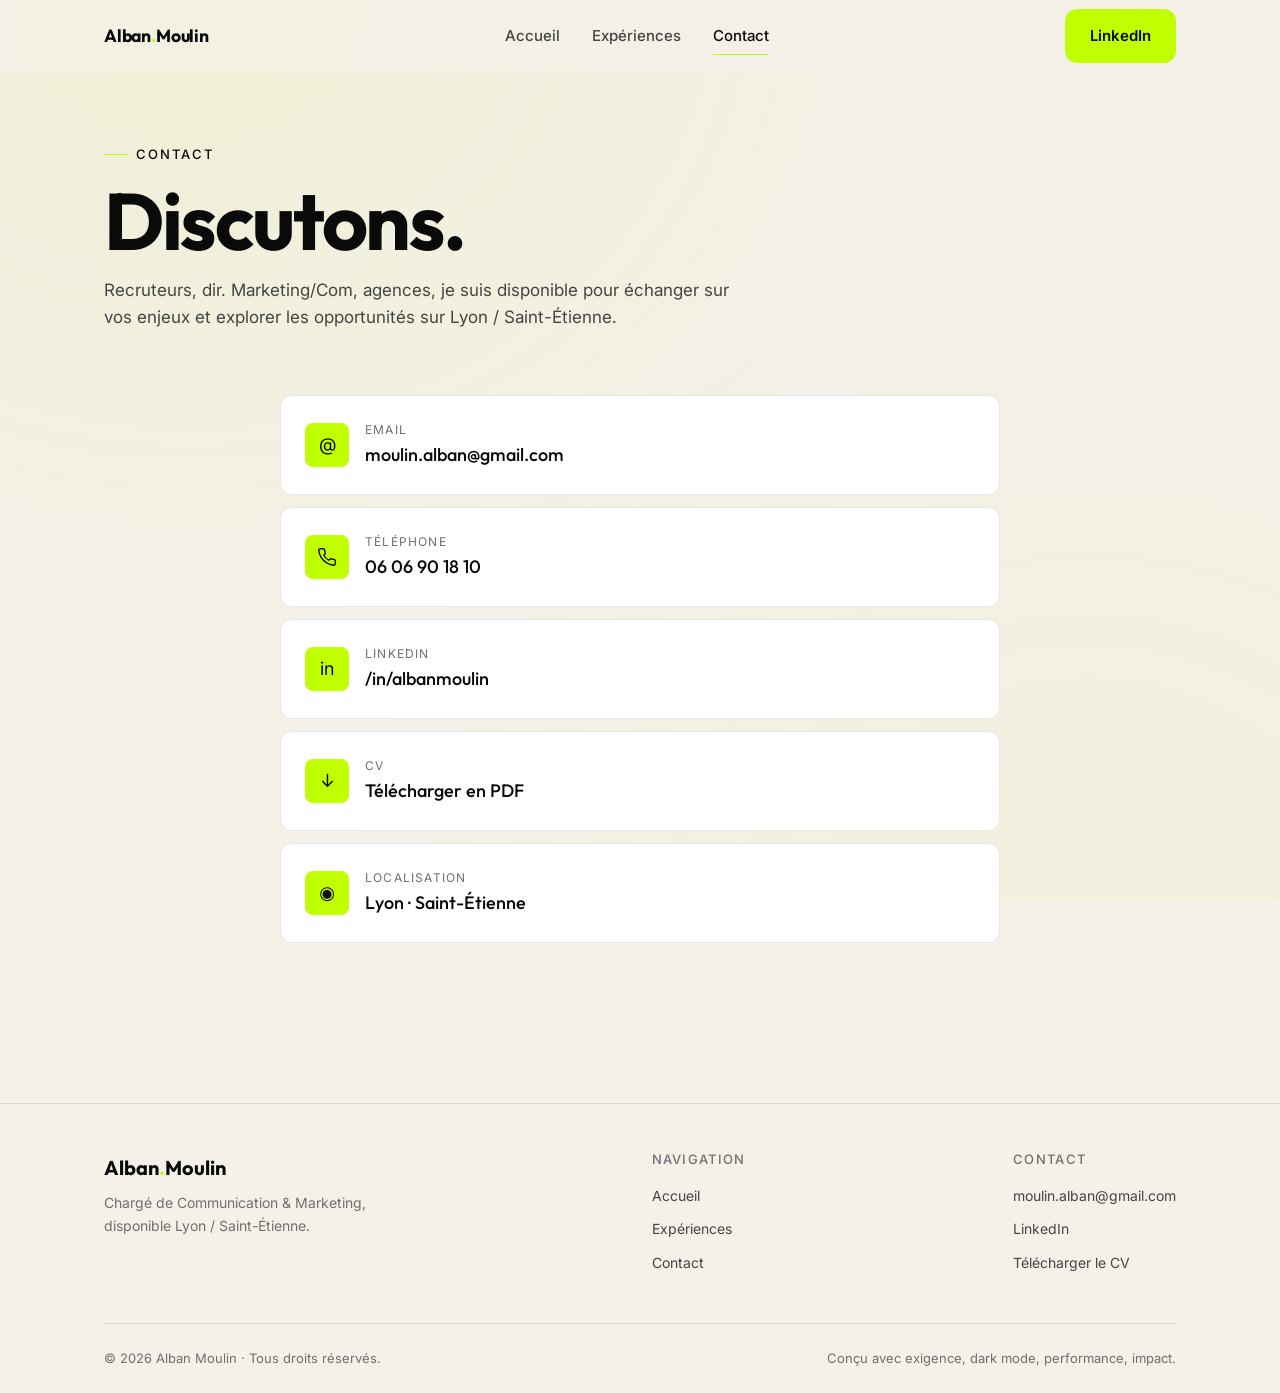
==== commit cbe5df93: "Theme: black text everywhere green was hard to read, more icons - Set --text-accent to #0A0A0A so se" ====
--- a/contact.html
+++ b/contact.html
@@ -11,7 +11,7 @@
   <link rel="preconnect" href="https://fonts.gstatic.com" crossorigin />
   <link href="https://fonts.googleapis.com/css2?family=Inter:wght@400;500;600&family=Outfit:wght@400;500;600;700;800&display=swap" rel="stylesheet" />
 
-  <link rel="stylesheet" href="css/style.css?v=20260531" />
+  <link rel="stylesheet" href="css/style.css?v=20260531b" />
 </head>
 <body>
 
--- a/css/style.css
+++ b/css/style.css
@@ -27,7 +27,7 @@
   --text-primary: #0A0A0A;
   --text-secondary: #444444;
   --text-muted: #707070;
-  --text-accent: #5E7C00;
+  --text-accent: #0A0A0A;
 
   /* Accents */
   --accent-primary: #BFFF00;
@@ -454,10 +454,13 @@
 
 .hero__title-accent {
   display: inline-block;
-  background: linear-gradient(180deg, var(--color-primary-light), var(--color-primary));
+  background: linear-gradient(180deg, var(--color-primary), var(--color-primary-dark));
   -webkit-background-clip: text;
   background-clip: text;
   color: transparent;
+  filter:
+    drop-shadow(0 3px 6px rgba(0, 0, 0, 0.22))
+    drop-shadow(0 1px 1px rgba(0, 0, 0, 0.12));
 }
 
 .hero__role {
@@ -672,17 +675,38 @@
   letter-spacing: -0.03em;
   line-height: 1;
   margin-bottom: var(--space-3);
+  padding-right: 52px;
   color: var(--text-primary);
 }
 
 .kpi__value-unit {
-  color: var(--color-primary);
+  color: var(--text-accent);
 }
 
 .kpi__label {
   font-size: 13px;
   color: var(--text-muted);
   line-height: 1.45;
+}
+
+.kpi__icon {
+  position: absolute;
+  top: var(--space-6);
+  right: var(--space-6);
+  width: 38px;
+  height: 38px;
+  display: inline-flex;
+  align-items: center;
+  justify-content: center;
+  border-radius: 50%;
+  background: var(--color-primary);
+  color: var(--color-on-primary);
+  transition: transform 0.25s ease;
+  z-index: 1;
+}
+
+.kpi:hover .kpi__icon {
+  transform: scale(1.08);
 }
 
 /* ---------- Section header ---------- */
@@ -766,12 +790,10 @@
   transition: border-color 0.2s ease, color 0.2s ease, background 0.2s ease;
 }
 
-.skill-tag::before {
-  content: "";
-  width: 5px;
-  height: 5px;
-  border-radius: 50%;
-  background: var(--color-primary);
+.skill-tag svg {
+  flex-shrink: 0;
+  color: var(--text-primary);
+  transition: color 0.2s ease;
 }
 
 .skill-tag:hover {
@@ -839,7 +861,7 @@
 
 .exp-card__period {
   font-size: 13px;
-  color: var(--color-primary);
+  color: var(--text-secondary);
   font-weight: 500;
   letter-spacing: 0.05em;
   text-transform: uppercase;
@@ -970,9 +992,9 @@
   align-items: center;
   justify-content: center;
   border-radius: var(--radius-sm);
-  background: var(--accent-soft);
-  color: var(--color-primary);
-  transition: background 0.25s ease, color 0.25s ease;
+  background: var(--color-primary);
+  color: var(--color-on-primary);
+  transition: background 0.25s ease, color 0.25s ease, transform 0.25s ease;
 }
 
 .social-link:hover .social-link__icon {
@@ -1233,11 +1255,11 @@
   align-self: flex-start;
   padding: 4px 10px;
   font-size: 11px;
-  font-weight: 500;
+  font-weight: 600;
   text-transform: uppercase;
   letter-spacing: 0.08em;
-  color: var(--color-primary);
-  background: var(--accent-soft);
+  color: var(--text-primary);
+  background: var(--color-primary);
   border-radius: var(--radius-sm);
   margin-bottom: var(--space-4);
 }
@@ -1747,7 +1769,7 @@
   top: var(--space-4);
   font-family: 'Outfit', sans-serif;
   font-weight: 700;
-  color: var(--color-primary);
+  color: var(--text-primary);
   font-size: 14px;
 }
 
@@ -1935,11 +1957,11 @@
   display: inline-block;
   padding: 3px 8px;
   font-size: 11px;
-  font-weight: 500;
+  font-weight: 600;
   text-transform: uppercase;
   letter-spacing: 0.05em;
-  color: var(--color-primary);
-  background: var(--accent-soft);
+  color: var(--text-primary);
+  background: var(--color-primary);
   border-radius: var(--radius-sm);
   margin-bottom: var(--space-3);
 }
@@ -2053,11 +2075,11 @@
   height: 44px;
   flex-shrink: 0;
   border-radius: var(--radius-sm);
-  background: var(--accent-soft);
+  background: var(--color-primary);
   display: inline-flex;
   align-items: center;
   justify-content: center;
-  color: var(--color-primary);
+  color: var(--color-on-primary);
   font-size: 18px;
 }
 
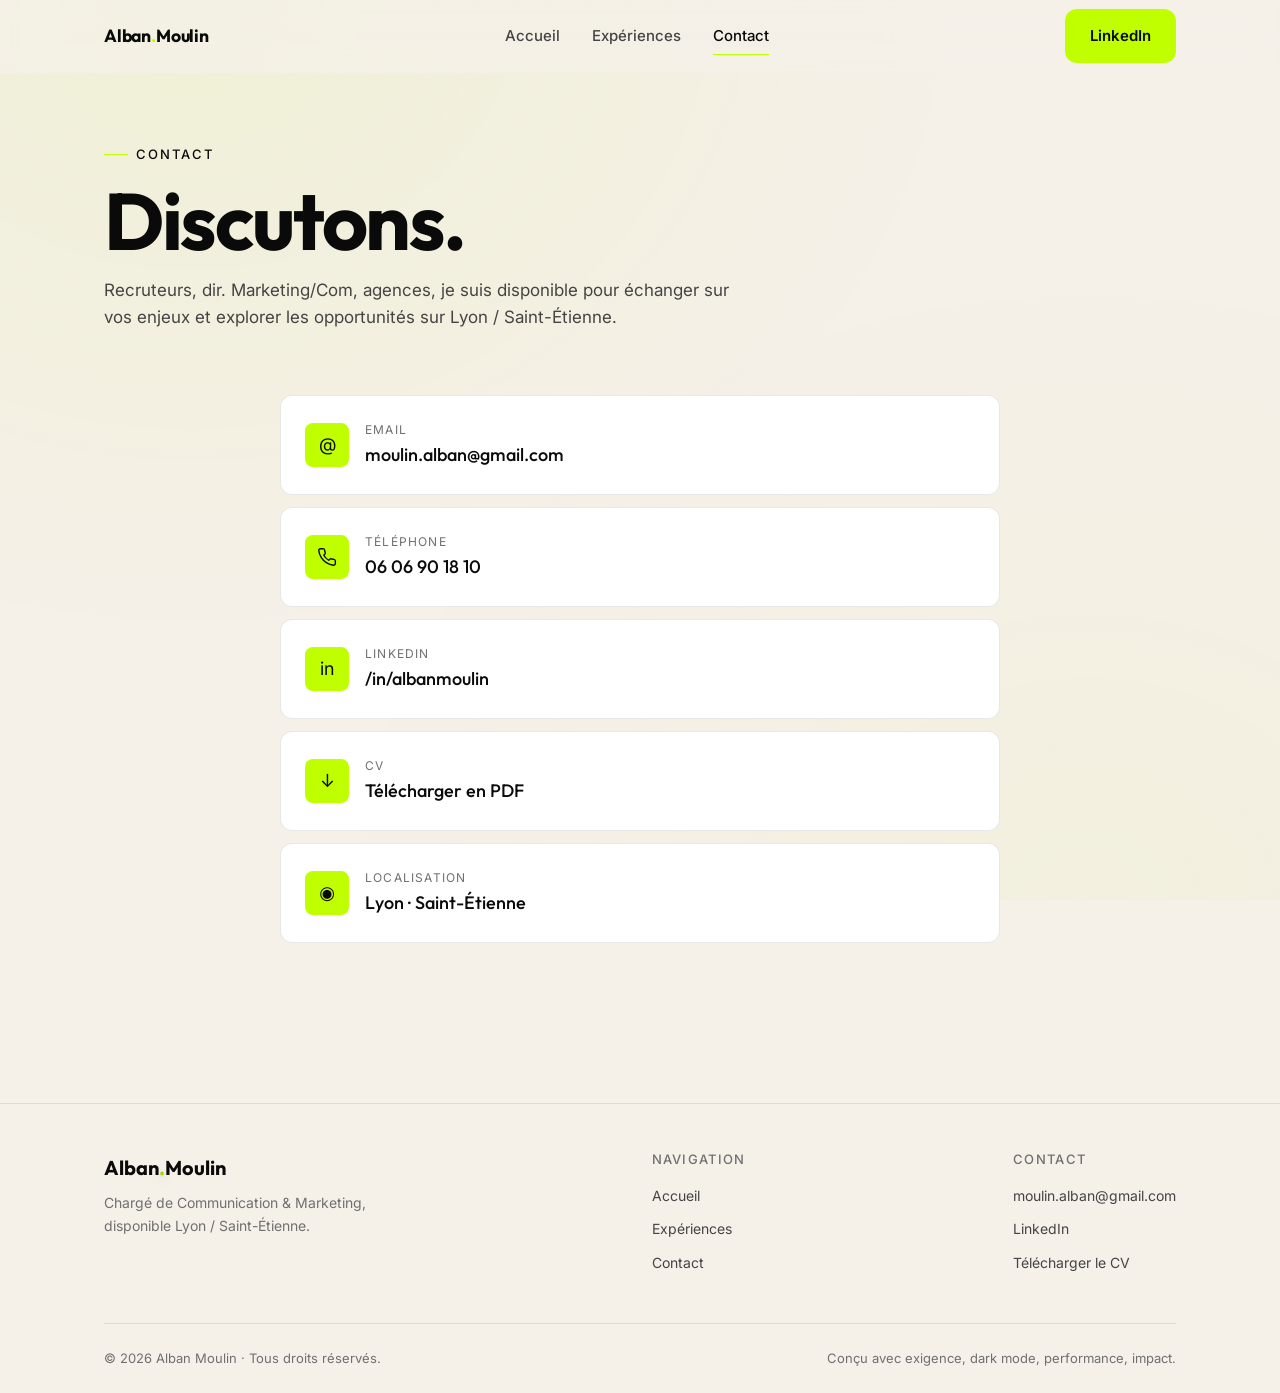
==== commit 97f69ac3: "Make all lime title accents legible like 'Moulin' Add a reusable .accent-text utility that mirrors ." ====
--- a/contact.html
+++ b/contact.html
@@ -109,7 +109,7 @@
     <div class="container">
       <div class="footer__inner">
         <div>
-          <div class="footer__brand">Alban<span style="color:var(--color-primary)">.</span>Moulin</div>
+          <div class="footer__brand">Alban<span class="accent-text">.</span>Moulin</div>
           <p class="footer__tagline">Chargé de Communication &amp; Marketing, disponible Lyon / Saint-Étienne.</p>
         </div>
         <div class="footer__col">
--- a/css/style.css
+++ b/css/style.css
@@ -452,7 +452,8 @@
   margin-bottom: var(--space-6);
 }
 
-.hero__title-accent {
+.hero__title-accent,
+.accent-text {
   display: inline-block;
   background: linear-gradient(180deg, var(--color-primary), var(--color-primary-dark));
   -webkit-background-clip: text;
